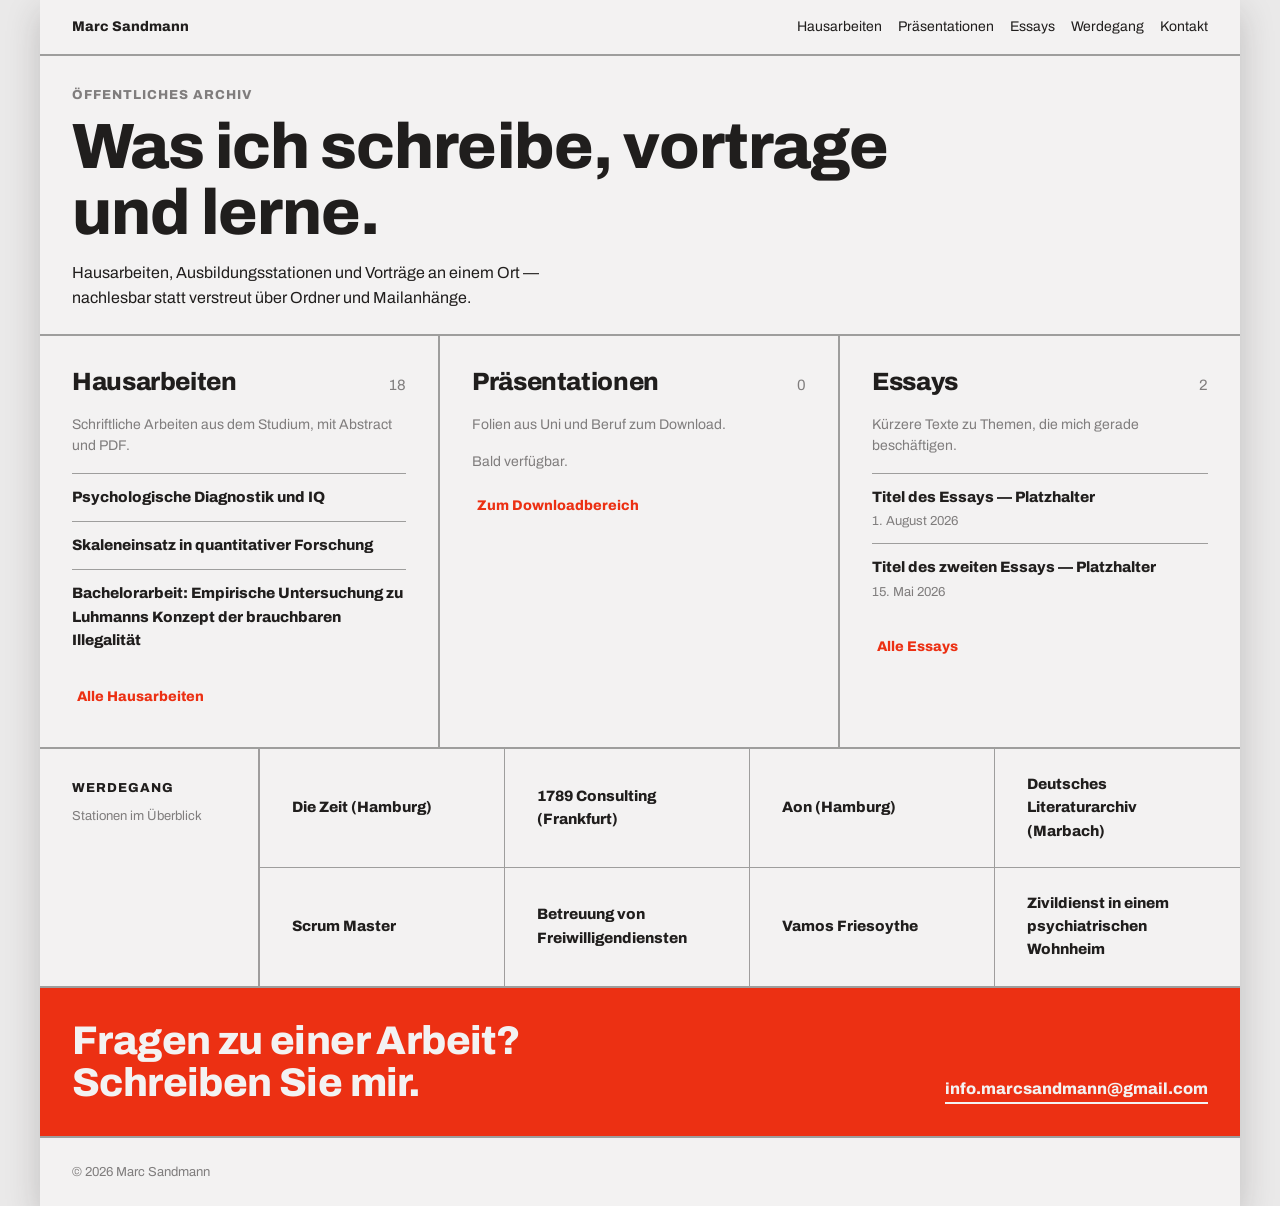
==== index.html @ b4d4c127 "Initial version of the personal portfolio website Static site with Hausarbeiten register, Präsentati" ====
<!DOCTYPE html>
<html lang="de">
<head>
<meta charset="utf-8">
<meta name="viewport" content="width=device-width, initial-scale=1">
<title>Marc Sandmann — Arbeiten, Vorträge, Essays</title>
<meta name="description" content="Öffentliches Archiv: Hausarbeiten, Präsentationen und Essays.">
<link rel="stylesheet" href="styles.css">
<link rel="stylesheet" href="site.css">
</head>
<body>
<div class="page-shell">

  <nav class="nav">
    <a class="nav-brand" href="index.html" style="text-decoration:none">Marc Sandmann</a>
    <a href="hausarbeiten.html">Hausarbeiten</a>
    <a href="praesentationen.html">Präsentationen</a>
    <a href="essays.html">Essays</a>
    <a href="#werdegang">Werdegang</a>
    <a href="kontakt.html">Kontakt</a>
  </nav>

  <header class="hero">
    <h6 class="text-muted hero-eyebrow">Öffentliches Archiv</h6>
    <h1>Was ich schreibe, vortrage und lerne.</h1>
    <p>Hausarbeiten, Ausbildungsstationen und Vorträge an einem Ort — nachlesbar statt verstreut über Ordner und Mailanhänge.</p>
  </header>

  <section class="distributor">
    <div class="distributor-col">
      <div class="distributor-col-head">
        <h3>Hausarbeiten</h3>
        <span class="text-muted" data-count="hausarbeiten"></span>
      </div>
      <p class="text-muted" style="margin:0;font-size:14px">Schriftliche Arbeiten aus dem Studium, mit Abstract und PDF.</p>
      <div class="entry-list" data-home-list="hausarbeiten"></div>
      <a class="btn btn-ghost" href="hausarbeiten.html" style="align-self:flex-start">Alle Hausarbeiten</a>
    </div>

    <div class="distributor-col">
      <div class="distributor-col-head">
        <h3>Präsentationen</h3>
        <span class="text-muted" data-count="praesentationen"></span>
      </div>
      <p class="text-muted" style="margin:0;font-size:14px">Folien aus Uni und Beruf zum Download.</p>
      <div class="entry-list" data-home-presentations></div>
      <a class="btn btn-ghost" href="praesentationen.html" style="align-self:flex-start">Zum Downloadbereich</a>
    </div>

    <div class="distributor-col">
      <div class="distributor-col-head">
        <h3>Essays</h3>
        <span class="text-muted"><!-- ESSAYS_COUNT_START -->2<!-- ESSAYS_COUNT_END --></span>
      </div>
      <p class="text-muted" style="margin:0;font-size:14px">Kürzere Texte zu Themen, die mich gerade beschäftigen.</p>
      <div class="entry-list">
        <!-- ESSAYS_LIST_START -->
        <a class="entry" href="essays/platzhalter-eins.html">Titel des Essays — Platzhalter<span class="entry-meta text-muted">1. August 2026</span></a>
        <a class="entry" href="essays/platzhalter-zwei.html">Titel des zweiten Essays — Platzhalter<span class="entry-meta text-muted">15. Mai 2026</span></a>
        <!-- ESSAYS_LIST_END -->
      </div>
      <a class="btn btn-ghost" href="essays.html" style="align-self:flex-start">Alle Essays</a>
    </div>
  </section>

  <section class="werdegang" id="werdegang">
    <div class="werdegang-label">
      <h6>Werdegang</h6>
      <span class="text-muted" style="font-size:13px">Stationen im Überblick</span>
    </div>
    <div class="stations">
      <div class="station">Die Zeit (Hamburg)</div>
      <div class="station">1789 Consulting (Frankfurt)</div>
      <div class="station">Aon (Hamburg)</div>
      <div class="station">Deutsches Literaturarchiv (Marbach)</div>
      <div class="station">Scrum Master</div>
      <div class="station">Betreuung von Freiwilligendiensten</div>
      <div class="station">Vamos Friesoythe</div>
      <div class="station">Zivildienst in einem psychiatrischen Wohnheim</div>
    </div>
  </section>

  <section class="contact-banner">
    <h2>Fragen zu einer Arbeit? Schreiben Sie mir.</h2>
    <a href="mailto:info.marcsandmann@gmail.com">info.marcsandmann@gmail.com</a>
  </section>

  <footer class="site-footer text-muted">
    © 2026 Marc Sandmann
  </footer>

</div>
<script src="hausarbeiten-data.js"></script>
<script src="presentations-data.js"></script>
<script src="main.js"></script>
</body>
</html>
---- styles.css ----
/* Modernist — design-system tokens and component classes. This file is the source of truth for the system's look; retune it here and see readme.md. */
@import url('https://fonts.googleapis.com/css2?family=Archivo:wght@400;600;800&display=swap');

:root {
  --color-bg: #f3f2f2;
  --color-surface: #eae9e9;
  --color-text: #201e1d;
  --color-accent: #ec3013;
  --color-accent-2: #e15b47;
  --color-divider: color-mix(in srgb, #201e1d 40%, transparent);

  /* Tonal ramps — generated in OKLCH on one shared lightness scale, so the
     same step of any role matches the others in visual value. */
  --color-neutral-100: #f8f4f4;
  --color-neutral-200: #eae7e7;
  --color-neutral-300: #d7d3d3;
  --color-neutral-400: #bab6b6;
  --color-neutral-500: #9b9797;
  --color-neutral-600: #7d7979;
  --color-neutral-700: #605d5d;
  --color-neutral-800: #444141;
  --color-neutral-900: #2d2b2b;

  --color-accent-100: #fff2ef;
  --color-accent-200: #ffe0d9;
  --color-accent-300: #ffc4b8;
  --color-accent-400: #ff9783;
  --color-accent-500: #ff563c;
  --color-accent-600: #dd2b0f;
  --color-accent-700: #ae1800;
  --color-accent-800: #7c1405;
  --color-accent-900: #4d170e;

  --color-accent-2-100: #fff2ef;
  --color-accent-2-200: #ffe0da;
  --color-accent-2-300: #ffc4b9;
  --color-accent-2-400: #ff9784;
  --color-accent-2-500: #ef6853;
  --color-accent-2-600: #c94b39;
  --color-accent-2-700: #9e3526;
  --color-accent-2-800: #71261b;
  --color-accent-2-900: #471d16;

  --font-heading: "Archivo", system-ui, sans-serif;
  --font-heading-weight: 800;
  --font-body: "Archivo", system-ui, sans-serif;

  --space-1: 4.0px;
  --space-2: 8.0px;
  --space-3: 12.0px;
  --space-4: 16.0px;
  --space-6: 24.0px;
  --space-8: 32.0px;

  --radius-sm: 0px;
  --radius-md: 0px;
  --radius-lg: 0px;

  /* Elevation — derived from the ground: soft ink-tinted shadows on a
     light theme, a hairline edge + ambient darkness on a dark one. */
  --shadow-sm: 0 1px 2px color-mix(in srgb, #2d2b2b 14%, transparent);
  --shadow-md: 0 3px 10px color-mix(in srgb, #2d2b2b 16%, transparent);
  --shadow-lg: 0 12px 32px color-mix(in srgb, #2d2b2b 22%, transparent);
}

body {
  background: var(--color-bg);
  color: var(--color-text);
  font-family: var(--font-body);
}
h1, h2, h3, h4 { font-family: var(--font-heading); font-weight: var(--font-heading-weight); }

.grayscale{filter:grayscale(1) contrast(1.08)}

/* ══════════════════════════════════════════════════════════════════════════
   Components — built with the tokens above. Plain CSS
   on plain HTML: no JavaScript, no build step. Each class is documented in
   readme.md and demonstrated in foundations/ and components/.
   ══════════════════════════════════════════════════════════════════════ */

*, *::before, *::after { box-sizing: border-box; }
body { margin: 0; font-size: 15px; line-height: 1.55; font-weight: 400; }
h1, h2, h3, h4, h5, h6 {
  font-family: var(--font-heading); font-weight: var(--font-heading-weight);
  line-height: 1.12; letter-spacing: -0.015em; margin: 0 0 var(--space-2);
}
h1 { font-size: 42px; }
h2 { font-size: 32px; }
h3 { font-size: 25px; }
h4 { font-size: 20px; }
h5 { font-size: 16px; }
h6 { font-size: 13px; }
h6 { letter-spacing: 0.08em; text-transform: uppercase; }
p { margin: 0 0 var(--space-3); }
a { color: var(--color-accent); text-underline-offset: 3px; }
img { display: block; max-width: 100%; }
figure { margin: 0; }
figcaption {
  font-size: 11px; margin-top: var(--space-1);
  color: color-mix(in srgb, var(--color-text) 55%, transparent);
}
.text-muted { color: color-mix(in srgb, var(--color-text) 55%, transparent); }
:focus { outline: none; }
:focus-visible { outline: 2px solid var(--color-accent); outline-offset: 2px; }
::selection { background: color-mix(in srgb, var(--color-accent) 30%, transparent); }

/* — rules — */
.hr {
  height: 2px; border: 0; margin: var(--space-4) 0;
  background: var(--color-divider);
}

/* — buttons — */
.btn {
  display: inline-flex; align-items: center; justify-content: center; gap: 6px;
  cursor: pointer; text-decoration: none;
  font-family: var(--font-heading); font-weight: var(--font-heading-weight);
  font-size: 14px; line-height: 1.2; color: var(--color-text);
  background: transparent; border: 1px solid transparent;
  padding: var(--space-2) calc(var(--space-3) * 1.2);
  border-radius: var(--radius-md);
}
.btn svg { display: block; }
.btn:disabled { opacity: 0.45; cursor: not-allowed; }
.btn-primary { background: var(--color-accent); color: var(--color-bg); }
.btn-primary:hover { background: var(--color-accent-600); }
.btn-primary:active { background: var(--color-accent-700); }
.btn-secondary { border-color: var(--color-divider); }
.btn-secondary:hover { background: color-mix(in srgb, var(--color-text) 7%, transparent); }
.btn-secondary:active { background: color-mix(in srgb, var(--color-text) 14%, transparent); }
.btn-ghost { color: var(--color-accent); padding-inline: var(--space-1); }
.btn-ghost:hover { background: color-mix(in srgb, var(--color-accent) 10%, transparent); }
.btn-ghost:active { background: color-mix(in srgb, var(--color-accent) 18%, transparent); }
.btn-icon { width: 36px; height: 36px; padding: 0; }
.btn-block { width: 100%; margin-top: var(--space-2); justify-content: flex-start; text-align: left; }

/* — forms — */
.field > label {
  display: block; font-size: 12px; margin-bottom: 5px;
  color: color-mix(in srgb, var(--color-text) 70%, transparent);
}
.input {
  width: 100%; min-height: 36px; padding: 6px 10px; font: inherit;
  font-size: 14px; color: var(--color-text); caret-color: var(--color-accent);
  background: var(--color-surface);
  border: 1px solid var(--color-divider); border-radius: var(--radius-md);
}
.input:hover { border-color: color-mix(in srgb, var(--color-text) 45%, transparent); }
.input:focus-visible { border-color: var(--color-accent); outline-offset: 0; }
textarea.input { min-height: 90px; resize: vertical; }
.radio { display: inline-flex; align-items: center; gap: 8px; cursor: pointer; font-size: 14px; }
.radio input, .seg-opt input {
  position: absolute; opacity: 0; width: 0; height: 0; pointer-events: none;
}
.radio .dot {
  width: 16px; height: 16px; flex: none; border-radius: 50%;
  border: 1.5px solid var(--color-divider);
}
.radio:hover .dot { border-color: var(--color-accent); }
.radio input:checked + .dot {
  border-color: var(--color-accent); background: var(--color-accent);
  box-shadow: inset 0 0 0 4px var(--color-bg);
}
.radio input:focus-visible + .dot { outline: 2px solid var(--color-accent); outline-offset: 2px; }
.seg {
  display: inline-flex; overflow: hidden;
  border: 1px solid var(--color-divider); border-radius: var(--radius-md);
}
.seg-opt {
  display: inline-flex; align-items: center; gap: 6px;
  padding: 7px 12px; font-size: 13px; cursor: pointer;
}
.seg-opt + .seg-opt { border-left: 1px solid var(--color-divider); }
.seg-opt:has(input:checked) { background: var(--color-accent); color: var(--color-bg); }
.seg-opt:not(:has(input:checked)):hover { background: color-mix(in srgb, var(--color-text) 7%, transparent); }
.seg-opt:has(input:focus-visible) { outline: 2px solid var(--color-accent); outline-offset: -2px; }

/* — cards — */
.card {
  display: flex; flex-direction: column; gap: var(--space-2);
  padding: var(--space-3); border-radius: var(--radius-md); background: var(--color-surface);
}
.card-kicker { font-size: 10px; letter-spacing: 0.1em; text-transform: uppercase; color: var(--color-accent); }
.card-title {
  font-family: var(--font-heading); font-weight: var(--font-heading-weight);
  font-size: 17px; line-height: 1.2;
}
.card-body { margin: 0; font-size: 13px; opacity: 0.8; flex: 1; }
.card-meta {
  display: flex; align-items: center; gap: 6px; font-size: 11px;
  color: color-mix(in srgb, var(--color-text) 50%, transparent);
}
.elev-sm { box-shadow: var(--shadow-sm); }
.elev-md { box-shadow: var(--shadow-md); }
.elev-lg { box-shadow: var(--shadow-lg); }

/* — tags — */
.tag {
  display: inline-flex; align-items: center; font-size: 11px;
  letter-spacing: 0.02em; padding: 3px 10px;
  border-radius: calc(var(--radius-md) * 0.75);
}
.tag-accent { background: var(--color-accent-100); color: var(--color-accent-800); }
.tag-accent-2 { background: var(--color-accent-2-100); color: var(--color-accent-2-800); }
.tag-neutral { background: var(--color-neutral-100); color: var(--color-neutral-800); }
.tag-outline { border: 1px solid var(--color-accent); color: var(--color-accent); }

/* — navigation — */
.nav {
  display: flex; align-items: center; gap: var(--space-4);
  padding: var(--space-3) var(--space-4);
  border-bottom: 2px solid var(--color-divider);
}
.nav-brand {
  font-family: var(--font-heading); font-weight: var(--font-heading-weight);
  font-size: 18px; margin-right: auto;
}
.nav a { color: inherit; text-decoration: none; font-size: 14px; }
.nav a:hover, .nav a[aria-current='page'] { color: var(--color-accent); }

/* — tables — */
.table { width: 100%; border-collapse: collapse; font-size: 14px; }
.table th {
  text-align: left; font-size: 11px; letter-spacing: 0.08em; text-transform: uppercase;
  color: color-mix(in srgb, var(--color-text) 60%, transparent);
  padding: var(--space-2); border-bottom: 2px solid var(--color-divider);
}
.table td {
  padding: var(--space-2);
  border-bottom: 1px solid var(--color-divider);
}
.table tbody tr:hover { background: color-mix(in srgb, var(--color-text) 4%, transparent); }

/* — dialog — */
.dialog-backdrop {
  position: fixed; inset: 0; display: grid; place-items: center;
  padding: var(--space-4);
  background: color-mix(in srgb, var(--color-neutral-900) 50%, transparent);
}
.dialog {
  width: min(440px, 100%); display: flex; flex-direction: column; gap: var(--space-3);
  padding: var(--space-4); border-radius: var(--radius-lg);
  background: var(--color-surface); box-shadow: var(--shadow-lg);
}
.dialog-title {
  font-family: var(--font-heading); font-weight: var(--font-heading-weight);
  font-size: 20px;
}
.dialog-body { font-size: 14px; opacity: 0.85; }
.dialog-actions { display: flex; justify-content: flex-end; gap: var(--space-2); margin-top: var(--space-2); }
---- site.css ----
/* Site-Layout — baut auf styles.css (Designsystem) auf. Enthält nur
   Seitenstruktur, die kein Teil des Komponentensystems ist. */

body {
  background: var(--color-surface);
}

.page-shell {
  max-width: 1200px;
  margin: 0 auto;
  background: var(--color-bg);
  box-shadow: var(--shadow-lg);
  min-height: 100vh;
}

.page-shell .nav {
  padding: var(--space-4) var(--space-8);
}

/* — Hero — */
.hero {
  padding: var(--space-8) var(--space-8) var(--space-6);
  border-bottom: 2px solid var(--color-divider);
}
.hero-eyebrow { margin: 0 0 var(--space-3); }
.hero h1 {
  font-size: clamp(32px, 5vw, 64px);
  line-height: 1.02;
  max-width: 22ch;
  margin: 0 0 var(--space-4);
}
.hero p {
  max-width: 60ch;
  font-size: 16px;
  margin: 0;
}

/* — Verteiler (drei Spalten) — */
.distributor {
  display: grid;
  grid-template-columns: repeat(3, 1fr);
  border-bottom: 2px solid var(--color-divider);
}
.distributor-col {
  padding: var(--space-8);
  border-right: 2px solid var(--color-divider);
  display: flex;
  flex-direction: column;
  gap: var(--space-4);
}
.distributor-col:last-child { border-right: none; }
.distributor-col-head {
  display: flex;
  align-items: baseline;
  justify-content: space-between;
}
.distributor-col-head h3 { margin: 0; }

/* — Eintragsliste (geteilt von Startseite & Registerseiten) — */
.entry-list { display: flex; flex-direction: column; }
.entry {
  display: block;
  padding: var(--space-3) 0;
  border-top: 1px solid var(--color-divider);
  text-decoration: none;
  color: var(--color-text);
  font-family: var(--font-heading);
  font-weight: 800;
  font-size: 15px;
}
.entry-meta {
  display: block;
  font-family: var(--font-body);
  font-weight: 400;
  font-size: 13px;
  margin-top: 2px;
}

/* — Werdegang / Stationen (reine Namensliste, ohne Datum/Rolle) — */
.werdegang {
  display: grid;
  grid-template-columns: 220px 1fr;
  border-bottom: 2px solid var(--color-divider);
}
.werdegang-label { padding: var(--space-8); border-right: 2px solid var(--color-divider); }
.werdegang-label h6 { margin: 0 0 var(--space-2); }
.stations {
  display: grid;
  grid-template-columns: repeat(4, 1fr);
}
.station {
  padding: var(--space-6) var(--space-8);
  border-right: 1px solid var(--color-divider);
  border-bottom: 1px solid var(--color-divider);
  font-family: var(--font-heading);
  font-weight: 800;
  font-size: 15px;
  display: flex;
  align-items: center;
}
.stations .station:nth-child(4n) { border-right: none; }
.stations .station:nth-child(n+5) { border-bottom: none; }

/* — Kontakt-Banner — */
.contact-banner {
  background: var(--color-accent);
  color: var(--color-bg);
  padding: var(--space-8);
  display: flex;
  align-items: flex-end;
  justify-content: space-between;
  gap: var(--space-8);
  flex-wrap: wrap;
}
.contact-banner h2 {
  margin: 0;
  font-size: clamp(24px, 4vw, 40px);
  max-width: 24ch;
  line-height: 1.05;
  color: inherit;
}
.contact-banner a {
  font-family: var(--font-heading);
  font-weight: 800;
  font-size: 16px;
  color: var(--color-bg);
  text-decoration: none;
  border-bottom: 2px solid var(--color-bg);
  white-space: nowrap;
}

/* — Registerkopf (Titel + Kennzahlen) — */
.register-header {
  display: grid;
  grid-template-columns: 2fr 1fr;
  border-bottom: 2px solid var(--color-divider);
}
.register-intro { padding: var(--space-8); border-right: 2px solid var(--color-divider); }
.register-intro h1 { font-size: clamp(28px, 4vw, 52px); max-width: 20ch; margin: 0 0 var(--space-4); }
.register-intro p { max-width: 52ch; margin: 0; font-size: 16px; }
.register-stats { padding: var(--space-8); display: flex; flex-direction: column; justify-content: flex-end; gap: var(--space-2); }
.register-stat {
  display: flex; justify-content: space-between;
  border-bottom: 1px solid var(--color-divider);
  padding-bottom: 6px; font-size: 14px;
}
.register-stat:last-child { border-bottom: none; padding-bottom: 0; }

.register-footer {
  padding: var(--space-6) var(--space-8);
  border-top: 2px solid var(--color-divider);
  display: flex; justify-content: space-between; align-items: center;
  flex-wrap: wrap; gap: var(--space-3);
}

/* — Downloadbereich (Präsentationen) — */
.download-grid {
  display: grid;
  grid-template-columns: repeat(2, 1fr);
  border-bottom: 2px solid var(--color-divider);
}
.download-card {
  padding: var(--space-8);
  border-right: 1px solid var(--color-divider);
  border-bottom: 1px solid var(--color-divider);
  display: flex;
  align-items: center;
  justify-content: space-between;
  gap: var(--space-4);
}
.download-card:nth-child(2n) { border-right: none; }
.download-card-title {
  font-family: var(--font-heading);
  font-weight: 800;
  font-size: 16px;
}
.download-empty {
  padding: var(--space-8);
  font-size: 14px;
  color: color-mix(in srgb, var(--color-text) 55%, transparent);
}
.download-empty code {
  background: var(--color-surface);
  padding: 2px 6px;
  font-size: 13px;
}

/* — Kontaktseite — */
.contact-page { padding: var(--space-8); display: flex; flex-direction: column; gap: var(--space-6); max-width: 60ch; }
.contact-fields { display: grid; grid-template-columns: repeat(2, 1fr); gap: var(--space-6); }
.contact-field h6 { margin: 0 0 var(--space-1); }

footer.site-footer {
  padding: var(--space-6) var(--space-8);
  border-top: 2px solid var(--color-divider);
  font-size: 13px;
}

/* — Responsive — */
@media (max-width: 900px) {
  .distributor { grid-template-columns: 1fr; }
  .distributor-col { border-right: none; border-bottom: 2px solid var(--color-divider); }
  .distributor-col:last-child { border-bottom: none; }
  .werdegang { grid-template-columns: 1fr; }
  .werdegang-label { border-right: none; border-bottom: 2px solid var(--color-divider); }
  .stations { grid-template-columns: repeat(2, 1fr); }
  .stations .station { border-right: 1px solid var(--color-divider); }
  .stations .station:nth-child(2n) { border-right: none; }
  .stations .station:nth-child(n+7) { border-bottom: none; }
  .register-header { grid-template-columns: 1fr; }
  .register-intro { border-right: none; border-bottom: 2px solid var(--color-divider); }
  .download-grid { grid-template-columns: 1fr; }
  .download-card { border-right: none; }
  .contact-fields { grid-template-columns: 1fr; }
}

@media (max-width: 640px) {
  .page-shell .nav { flex-wrap: wrap; row-gap: var(--space-2); }
  .hero, .register-intro, .register-stats, .distributor-col, .werdegang-label, .station, .contact-banner, .contact-page, .download-card, .download-empty {
    padding: var(--space-6) var(--space-4);
  }
  .stations { grid-template-columns: 1fr; }
  .stations .station { border-right: none; }
  .register-footer { padding: var(--space-4); }
  .contact-banner { flex-direction: column; align-items: flex-start; }
}
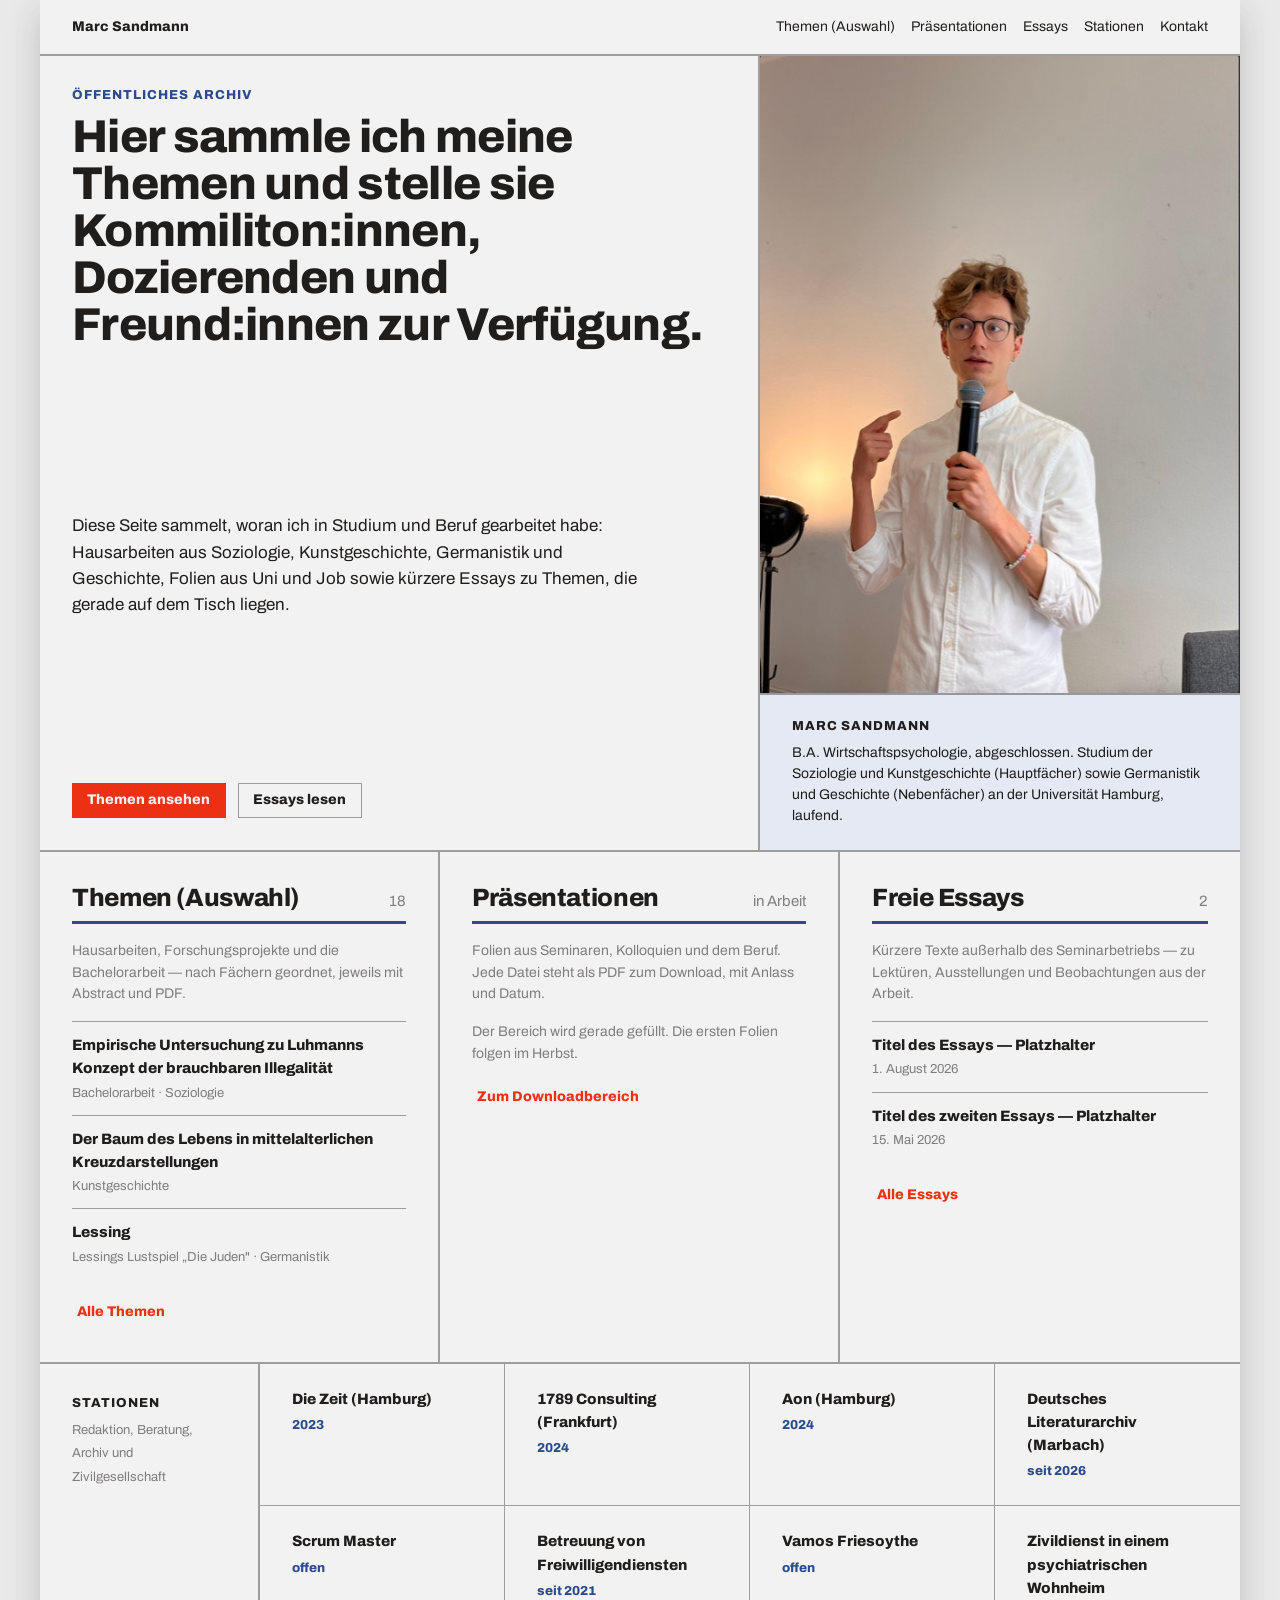
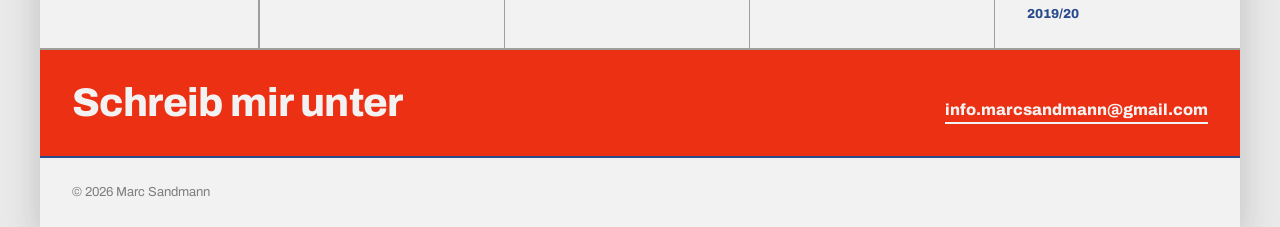
==== commit 5b764672: "Website v2: Zweitfarbe, Porträtfoto, Fachgruppen, neue Stationen-Seite Umsetzung des Claude-Design-H" ====
--- a/index.html
+++ b/index.html
@@ -4,7 +4,7 @@
 <meta charset="utf-8">
 <meta name="viewport" content="width=device-width, initial-scale=1">
 <title>Marc Sandmann — Arbeiten, Vorträge, Essays</title>
-<meta name="description" content="Öffentliches Archiv: Hausarbeiten, Präsentationen und Essays.">
+<meta name="description" content="Öffentliches Archiv: Themen, Präsentationen und Essays.">
 <link rel="stylesheet" href="styles.css">
 <link rel="stylesheet" href="site.css">
 </head>
@@ -13,28 +13,49 @@
 
   <nav class="nav">
     <a class="nav-brand" href="index.html" style="text-decoration:none">Marc Sandmann</a>
-    <a href="hausarbeiten.html">Hausarbeiten</a>
+    <a href="themen.html">Themen (Auswahl)</a>
     <a href="praesentationen.html">Präsentationen</a>
     <a href="essays.html">Essays</a>
-    <a href="#werdegang">Werdegang</a>
+    <a href="stationen.html">Stationen</a>
     <a href="kontakt.html">Kontakt</a>
   </nav>
 
-  <header class="hero">
-    <h6 class="text-muted hero-eyebrow">Öffentliches Archiv</h6>
-    <h1>Was ich schreibe, vortrage und lerne.</h1>
-    <p>Hausarbeiten, Ausbildungsstationen und Vorträge an einem Ort — nachlesbar statt verstreut über Ordner und Mailanhänge.</p>
+  <header class="hero-split">
+    <div class="hero-split-text">
+      <div>
+        <h6 class="hero-eyebrow">Öffentliches Archiv</h6>
+        <h1>Hier sammle ich meine Themen und stelle sie Kommiliton:innen, Dozierenden und Freund:innen zur Verfügung.</h1>
+      </div>
+      <p>Diese Seite sammelt, woran ich in Studium und Beruf gearbeitet habe: Hausarbeiten aus Soziologie, Kunstgeschichte, Germanistik und Geschichte, Folien aus Uni und Job sowie kürzere Essays zu Themen, die gerade auf dem Tisch liegen.</p>
+      <div class="hero-split-actions">
+        <a class="btn btn-primary" href="themen.html">Themen ansehen</a>
+        <a class="btn btn-secondary" href="essays.html">Essays lesen</a>
+      </div>
+    </div>
+    <div class="hero-split-media">
+      <div class="hero-split-photo">
+        <img src="assets/portrait-1286.jpg" srcset="assets/portrait-700.jpg 700w, assets/portrait-1286.jpg 1286w" sizes="(max-width: 900px) 100vw, 432px" alt="Marc Sandmann bei einem Vortrag">
+      </div>
+      <div class="hero-split-bio">
+        <h6>Marc Sandmann</h6>
+        <p>B.A. Wirtschaftspsychologie, abgeschlossen. Studium der Soziologie und Kunstgeschichte (Hauptfächer) sowie Germanistik und Geschichte (Nebenfächer) an der Universität Hamburg, laufend.</p>
+      </div>
+    </div>
   </header>
 
   <section class="distributor">
     <div class="distributor-col">
       <div class="distributor-col-head">
-        <h3>Hausarbeiten</h3>
-        <span class="text-muted" data-count="hausarbeiten"></span>
+        <h3>Themen (Auswahl)</h3>
+        <span class="text-muted">18</span>
       </div>
-      <p class="text-muted" style="margin:0;font-size:14px">Schriftliche Arbeiten aus dem Studium, mit Abstract und PDF.</p>
-      <div class="entry-list" data-home-list="hausarbeiten"></div>
-      <a class="btn btn-ghost" href="hausarbeiten.html" style="align-self:flex-start">Alle Hausarbeiten</a>
+      <p class="text-muted" style="margin:0;font-size:14px">Hausarbeiten, Forschungsprojekte und die Bachelorarbeit — nach Fächern geordnet, jeweils mit Abstract und PDF.</p>
+      <div class="entry-list">
+        <a class="entry" href="themen.html">Empirische Untersuchung zu Luhmanns Konzept der brauchbaren Illegalität<span class="entry-meta text-muted">Bachelorarbeit · Soziologie</span></a>
+        <a class="entry" href="themen.html">Der Baum des Lebens in mittelalterlichen Kreuzdarstellungen<span class="entry-meta text-muted">Kunstgeschichte</span></a>
+        <a class="entry" href="themen.html">Lessing<span class="entry-meta text-muted">Lessings Lustspiel „Die Juden" · Germanistik</span></a>
+      </div>
+      <a class="btn btn-ghost" href="themen.html" style="align-self:flex-start">Alle Themen</a>
     </div>
 
     <div class="distributor-col">
@@ -42,17 +63,17 @@
         <h3>Präsentationen</h3>
         <span class="text-muted" data-count="praesentationen"></span>
       </div>
-      <p class="text-muted" style="margin:0;font-size:14px">Folien aus Uni und Beruf zum Download.</p>
+      <p class="text-muted" style="margin:0;font-size:14px">Folien aus Seminaren, Kolloquien und dem Beruf. Jede Datei steht als PDF zum Download, mit Anlass und Datum.</p>
       <div class="entry-list" data-home-presentations></div>
       <a class="btn btn-ghost" href="praesentationen.html" style="align-self:flex-start">Zum Downloadbereich</a>
     </div>
 
     <div class="distributor-col">
       <div class="distributor-col-head">
-        <h3>Essays</h3>
+        <h3>Freie Essays</h3>
         <span class="text-muted"><!-- ESSAYS_COUNT_START -->2<!-- ESSAYS_COUNT_END --></span>
       </div>
-      <p class="text-muted" style="margin:0;font-size:14px">Kürzere Texte zu Themen, die mich gerade beschäftigen.</p>
+      <p class="text-muted" style="margin:0;font-size:14px">Kürzere Texte außerhalb des Seminarbetriebs — zu Lektüren, Ausstellungen und Beobachtungen aus der Arbeit.</p>
       <div class="entry-list">
         <!-- ESSAYS_LIST_START -->
         <a class="entry" href="essays/platzhalter-eins.html">Titel des Essays — Platzhalter<span class="entry-meta text-muted">1. August 2026</span></a>
@@ -63,25 +84,25 @@
     </div>
   </section>
 
-  <section class="werdegang" id="werdegang">
+  <section class="werdegang">
     <div class="werdegang-label">
-      <h6>Werdegang</h6>
-      <span class="text-muted" style="font-size:13px">Stationen im Überblick</span>
+      <h6>Stationen</h6>
+      <span class="text-muted" style="font-size:13px">Redaktion, Beratung, Archiv und Zivilgesellschaft</span>
     </div>
     <div class="stations">
-      <div class="station">Die Zeit (Hamburg)</div>
-      <div class="station">1789 Consulting (Frankfurt)</div>
-      <div class="station">Aon (Hamburg)</div>
-      <div class="station">Deutsches Literaturarchiv (Marbach)</div>
-      <div class="station">Scrum Master</div>
-      <div class="station">Betreuung von Freiwilligendiensten</div>
-      <div class="station">Vamos Friesoythe</div>
-      <div class="station">Zivildienst in einem psychiatrischen Wohnheim</div>
+      <div class="station"><span class="station-name">Die Zeit (Hamburg)</span><span class="station-year">2023</span></div>
+      <div class="station"><span class="station-name">1789 Consulting (Frankfurt)</span><span class="station-year">2024</span></div>
+      <div class="station"><span class="station-name">Aon (Hamburg)</span><span class="station-year">2024</span></div>
+      <div class="station"><span class="station-name">Deutsches Literaturarchiv (Marbach)</span><span class="station-year">seit 2026</span></div>
+      <div class="station"><span class="station-name">Scrum Master</span><span class="station-year">offen</span></div>
+      <div class="station"><span class="station-name">Betreuung von Freiwilligendiensten</span><span class="station-year">seit 2021</span></div>
+      <div class="station"><span class="station-name">Vamos Friesoythe</span><span class="station-year">offen</span></div>
+      <div class="station"><span class="station-name">Zivildienst in einem psychiatrischen Wohnheim</span><span class="station-year">2019/20</span></div>
     </div>
   </section>
 
   <section class="contact-banner">
-    <h2>Fragen zu einer Arbeit? Schreiben Sie mir.</h2>
+    <h2>Schreib mir unter</h2>
     <a href="mailto:info.marcsandmann@gmail.com">info.marcsandmann@gmail.com</a>
   </section>
 
@@ -90,7 +111,6 @@
   </footer>
 
 </div>
-<script src="hausarbeiten-data.js"></script>
 <script src="presentations-data.js"></script>
 <script src="main.js"></script>
 </body>
--- a/site.css
+++ b/site.css
@@ -1,5 +1,13 @@
 /* Site-Layout — baut auf styles.css (Designsystem) auf. Enthält nur
    Seitenstruktur, die kein Teil des Komponentensystems ist. */
+
+:root {
+  /* Bewusste Erweiterung des (eigentlich einfarbig roten) Designsystems:
+     Rot bleibt Aktionen vorbehalten (Buttons, Kontaktbanner), Blau ordnet
+     und gliedert (Rubriken, Tags, Jahreszahlen, Trennlinien). */
+  --color-secondary: #2a4b8d;
+  --color-secondary-tint: #e4e9f4;
+}
 
 body {
   background: var(--color-surface);
@@ -17,7 +25,7 @@
   padding: var(--space-4) var(--space-8);
 }
 
-/* — Hero — */
+/* — Hero (einfach, z.B. Essays-Titelseite) — */
 .hero {
   padding: var(--space-8) var(--space-8) var(--space-6);
   border-bottom: 2px solid var(--color-divider);
@@ -35,6 +43,35 @@
   margin: 0;
 }
 
+/* — Hero, geteilt (Startseite: Text + Porträt) — */
+.hero-split {
+  display: grid;
+  grid-template-columns: 1.5fr 1fr;
+  border-bottom: 2px solid var(--color-divider);
+}
+.hero-split-text {
+  padding: var(--space-8);
+  border-right: 2px solid var(--color-divider);
+  display: flex;
+  flex-direction: column;
+  justify-content: space-between;
+  gap: var(--space-6);
+}
+.hero-split-text h6 { color: var(--color-secondary); margin: 0 0 var(--space-3); }
+.hero-split-text h1 { font-size: clamp(28px, 3.6vw, 46px); line-height: 1.02; max-width: 26ch; margin: 0; }
+.hero-split-text p { font-size: 17px; max-width: 58ch; margin: 0; }
+.hero-split-actions { display: flex; gap: var(--space-3); }
+.hero-split-media { display: flex; flex-direction: column; }
+.hero-split-photo { flex: 1; min-height: 380px; overflow: hidden; }
+.hero-split-photo img { width: 100%; height: 100%; object-fit: cover; object-position: 50% 22%; display: block; }
+.hero-split-bio {
+  padding: var(--space-6) var(--space-8);
+  border-top: 2px solid var(--color-divider);
+  background: var(--color-secondary-tint);
+}
+.hero-split-bio h6 { margin: 0 0 var(--space-2); }
+.hero-split-bio p { font-size: 14px; line-height: 1.5; margin: 0; }
+
 /* — Verteiler (drei Spalten) — */
 .distributor {
   display: grid;
@@ -53,6 +90,8 @@
   display: flex;
   align-items: baseline;
   justify-content: space-between;
+  border-bottom: 3px solid var(--color-secondary);
+  padding-bottom: var(--space-2);
 }
 .distributor-col-head h3 { margin: 0; }
 
@@ -76,7 +115,7 @@
   margin-top: 2px;
 }
 
-/* — Werdegang / Stationen (reine Namensliste, ohne Datum/Rolle) — */
+/* — Stationen-Kurzraster (Startseite) — */
 .werdegang {
   display: grid;
   grid-template-columns: 220px 1fr;
@@ -92,12 +131,12 @@
   padding: var(--space-6) var(--space-8);
   border-right: 1px solid var(--color-divider);
   border-bottom: 1px solid var(--color-divider);
-  font-family: var(--font-heading);
-  font-weight: 800;
-  font-size: 15px;
-  display: flex;
-  align-items: center;
-}
+  display: flex;
+  flex-direction: column;
+  gap: 4px;
+}
+.station-name { font-family: var(--font-heading); font-weight: 800; font-size: 15px; }
+.station-year { font-family: var(--font-heading); font-weight: 800; font-size: 13px; color: var(--color-secondary); }
 .stations .station:nth-child(4n) { border-right: none; }
 .stations .station:nth-child(n+5) { border-bottom: none; }
 
@@ -138,7 +177,11 @@
 .register-intro { padding: var(--space-8); border-right: 2px solid var(--color-divider); }
 .register-intro h1 { font-size: clamp(28px, 4vw, 52px); max-width: 20ch; margin: 0 0 var(--space-4); }
 .register-intro p { max-width: 52ch; margin: 0; font-size: 16px; }
-.register-stats { padding: var(--space-8); display: flex; flex-direction: column; justify-content: flex-end; gap: var(--space-2); }
+.register-stats {
+  padding: var(--space-8);
+  background: var(--color-secondary-tint);
+  display: flex; flex-direction: column; justify-content: flex-end; gap: var(--space-2);
+}
 .register-stat {
   display: flex; justify-content: space-between;
   border-bottom: 1px solid var(--color-divider);
@@ -153,6 +196,52 @@
   flex-wrap: wrap; gap: var(--space-3);
 }
 
+/* — Themen: Fachgruppen — */
+.theme-group { border-bottom: 2px solid var(--color-divider); }
+.theme-group-head {
+  padding: var(--space-4) var(--space-8);
+  background: var(--color-secondary-tint);
+  border-bottom: 1px solid var(--color-divider);
+  display: flex;
+  align-items: baseline;
+  gap: var(--space-3);
+}
+.theme-group-head h3 { margin: 0; color: var(--color-secondary); font-size: 20px; }
+.theme-entries { padding: 0 var(--space-8) var(--space-4); display: flex; flex-direction: column; }
+.theme-entry {
+  display: flex;
+  justify-content: space-between;
+  align-items: baseline;
+  gap: var(--space-6);
+  padding: var(--space-3) 0;
+  border-top: 1px solid var(--color-divider);
+}
+.theme-entries .theme-entry:first-child { border-top: none; }
+.theme-entry-title { font-family: var(--font-heading); font-weight: 800; font-size: 15px; }
+.theme-entry-meta { display: block; font-size: 13px; margin-top: 2px; }
+.tag-outline-secondary {
+  flex: none;
+  display: inline-flex; align-items: center;
+  font-size: 11px; letter-spacing: 0.02em; padding: 3px 10px;
+  border: 1px solid var(--color-secondary); color: var(--color-secondary);
+  white-space: nowrap;
+}
+
+/* — Themen: Detailseite — */
+.theme-detail-head { display: grid; grid-template-columns: 1.6fr 1fr; border-bottom: 2px solid var(--color-divider); }
+.theme-detail-main { padding: var(--space-8); border-right: 2px solid var(--color-divider); }
+.theme-detail-tags { display: flex; gap: var(--space-2); margin-bottom: var(--space-4); }
+.theme-detail-main h1 { font-size: clamp(28px, 4vw, 48px); line-height: 1.05; max-width: 18ch; margin: 0 0 var(--space-3); }
+.theme-detail-main .subtitle { font-size: 19px; max-width: 44ch; margin: 0; }
+.theme-detail-meta { padding: var(--space-8); background: var(--color-secondary-tint); display: flex; flex-direction: column; justify-content: space-between; gap: var(--space-4); }
+.theme-detail-meta-row { display: flex; justify-content: space-between; font-size: 14px; padding: 6px 0; border-bottom: 1px solid var(--color-divider); }
+.theme-detail-meta-row:last-child { border-bottom: none; }
+.theme-abstract { display: grid; grid-template-columns: 220px 1fr; border-bottom: 2px solid var(--color-divider); }
+.theme-abstract-label { padding: var(--space-8); border-right: 2px solid var(--color-divider); }
+.theme-abstract-body { padding: var(--space-8); max-width: 68ch; }
+.theme-abstract-body p { font-size: 17px; line-height: 1.6; margin: 0 0 var(--space-3); }
+.theme-abstract-body p.text-muted { font-size: 15px; }
+
 /* — Downloadbereich (Präsentationen) — */
 .download-grid {
   display: grid;
@@ -174,30 +263,73 @@
   font-weight: 800;
   font-size: 16px;
 }
-.download-empty {
-  padding: var(--space-8);
-  font-size: 14px;
-  color: color-mix(in srgb, var(--color-text) 55%, transparent);
-}
-.download-empty code {
-  background: var(--color-surface);
-  padding: 2px 6px;
-  font-size: 13px;
-}
+.presentations-empty {
+  padding: var(--space-8);
+  display: grid;
+  grid-template-columns: 1fr 1fr;
+  gap: var(--space-8);
+  align-items: start;
+  border-bottom: 2px solid var(--color-divider);
+}
+.presentations-empty-text h3 { margin: 0 0 var(--space-2); }
+.presentations-empty-text p { font-size: 15px; max-width: 46ch; margin: 0; }
+.presentations-empty-box {
+  background: var(--color-secondary-tint);
+  padding: var(--space-6);
+  border-left: 4px solid var(--color-secondary);
+  display: flex; flex-direction: column; gap: var(--space-3);
+}
+.presentations-empty-box h6 { margin: 0; }
+.presentations-empty-box ul { margin: 0; padding: 0; list-style: none; display: flex; flex-direction: column; gap: 6px; font-size: 14px; }
+
+/* — Stationen (eigene Seite) — */
+.education-block {
+  background: var(--color-secondary-tint);
+  padding: var(--space-8);
+  display: grid;
+  grid-template-columns: 220px 1fr;
+  gap: var(--space-8);
+  border-bottom: 2px solid var(--color-divider);
+}
+.education-block h6 { margin: 0; }
+.education-items { display: flex; flex-direction: column; gap: var(--space-4); }
+.education-item-title { font-family: var(--font-heading); font-weight: 800; font-size: 17px; }
+.education-item-meta { font-size: 14px; }
+
+.station-group { display: grid; grid-template-columns: 220px 1fr; border-bottom: 2px solid var(--color-divider); }
+.station-group-label { padding: var(--space-8); border-right: 2px solid var(--color-divider); }
+.station-group-label h6 { margin: 0; }
+.station-rows { display: flex; flex-direction: column; }
+.station-row {
+  padding: var(--space-4) var(--space-8);
+  display: flex; justify-content: space-between; align-items: baseline; gap: var(--space-6);
+  border-top: 1px solid var(--color-divider);
+}
+.station-rows .station-row:first-child { border-top: none; }
+.station-row-name { font-family: var(--font-heading); font-weight: 800; font-size: 16px; }
+.station-row-year { font-family: var(--font-heading); font-weight: 800; font-size: 14px; color: var(--color-secondary); text-align: right; white-space: nowrap; }
 
 /* — Kontaktseite — */
-.contact-page { padding: var(--space-8); display: flex; flex-direction: column; gap: var(--space-6); max-width: 60ch; }
+.contact-split { display: grid; grid-template-columns: 1.4fr 1fr; border-bottom: 2px solid var(--color-divider); }
+.contact-split-text { padding: var(--space-8); border-right: 2px solid var(--color-divider); display: flex; flex-direction: column; gap: var(--space-4); }
+.contact-split-text h6 { color: var(--color-secondary); margin: 0; }
+.contact-split-text h1 { font-size: clamp(28px, 4vw, 48px); max-width: 16ch; margin: 0; }
+.contact-split-text > p { font-size: 16px; max-width: 52ch; margin: 0; }
+.contact-split-media { min-height: 380px; overflow: hidden; }
+.contact-split-media img { width: 100%; height: 100%; object-fit: cover; object-position: 50% 22%; display: block; }
 .contact-fields { display: grid; grid-template-columns: repeat(2, 1fr); gap: var(--space-6); }
 .contact-field h6 { margin: 0 0 var(--space-1); }
 
 footer.site-footer {
   padding: var(--space-6) var(--space-8);
-  border-top: 2px solid var(--color-divider);
+  border-top: 2px solid var(--color-secondary);
   font-size: 13px;
 }
 
 /* — Responsive — */
 @media (max-width: 900px) {
+  .hero-split { grid-template-columns: 1fr; }
+  .hero-split-text { border-right: none; border-bottom: 2px solid var(--color-divider); }
   .distributor { grid-template-columns: 1fr; }
   .distributor-col { border-right: none; border-bottom: 2px solid var(--color-divider); }
   .distributor-col:last-child { border-bottom: none; }
@@ -209,18 +341,34 @@
   .stations .station:nth-child(n+7) { border-bottom: none; }
   .register-header { grid-template-columns: 1fr; }
   .register-intro { border-right: none; border-bottom: 2px solid var(--color-divider); }
+  .theme-detail-head { grid-template-columns: 1fr; }
+  .theme-detail-main { border-right: none; border-bottom: 2px solid var(--color-divider); }
+  .theme-abstract { grid-template-columns: 1fr; }
+  .theme-abstract-label { border-right: none; border-bottom: 2px solid var(--color-divider); }
   .download-grid { grid-template-columns: 1fr; }
   .download-card { border-right: none; }
+  .presentations-empty { grid-template-columns: 1fr; }
+  .education-block { grid-template-columns: 1fr; }
+  .station-group { grid-template-columns: 1fr; }
+  .station-group-label { border-right: none; border-bottom: 2px solid var(--color-divider); }
+  .contact-split { grid-template-columns: 1fr; }
+  .contact-split-text { border-right: none; border-bottom: 2px solid var(--color-divider); }
   .contact-fields { grid-template-columns: 1fr; }
 }
 
 @media (max-width: 640px) {
   .page-shell .nav { flex-wrap: wrap; row-gap: var(--space-2); }
-  .hero, .register-intro, .register-stats, .distributor-col, .werdegang-label, .station, .contact-banner, .contact-page, .download-card, .download-empty {
+  .hero, .hero-split-text, .hero-split-bio, .register-intro, .register-stats,
+  .distributor-col, .werdegang-label, .station, .contact-banner, .contact-page,
+  .download-card, .presentations-empty, .presentations-empty-box,
+  .theme-detail-main, .theme-detail-meta, .theme-abstract-label, .theme-abstract-body,
+  .theme-group-head, .theme-entries, .education-block, .station-group-label, .station-row,
+  .contact-split-text {
     padding: var(--space-6) var(--space-4);
   }
   .stations { grid-template-columns: 1fr; }
   .stations .station { border-right: none; }
   .register-footer { padding: var(--space-4); }
   .contact-banner { flex-direction: column; align-items: flex-start; }
-}
+  .theme-entry { flex-direction: column; gap: 4px; }
+}
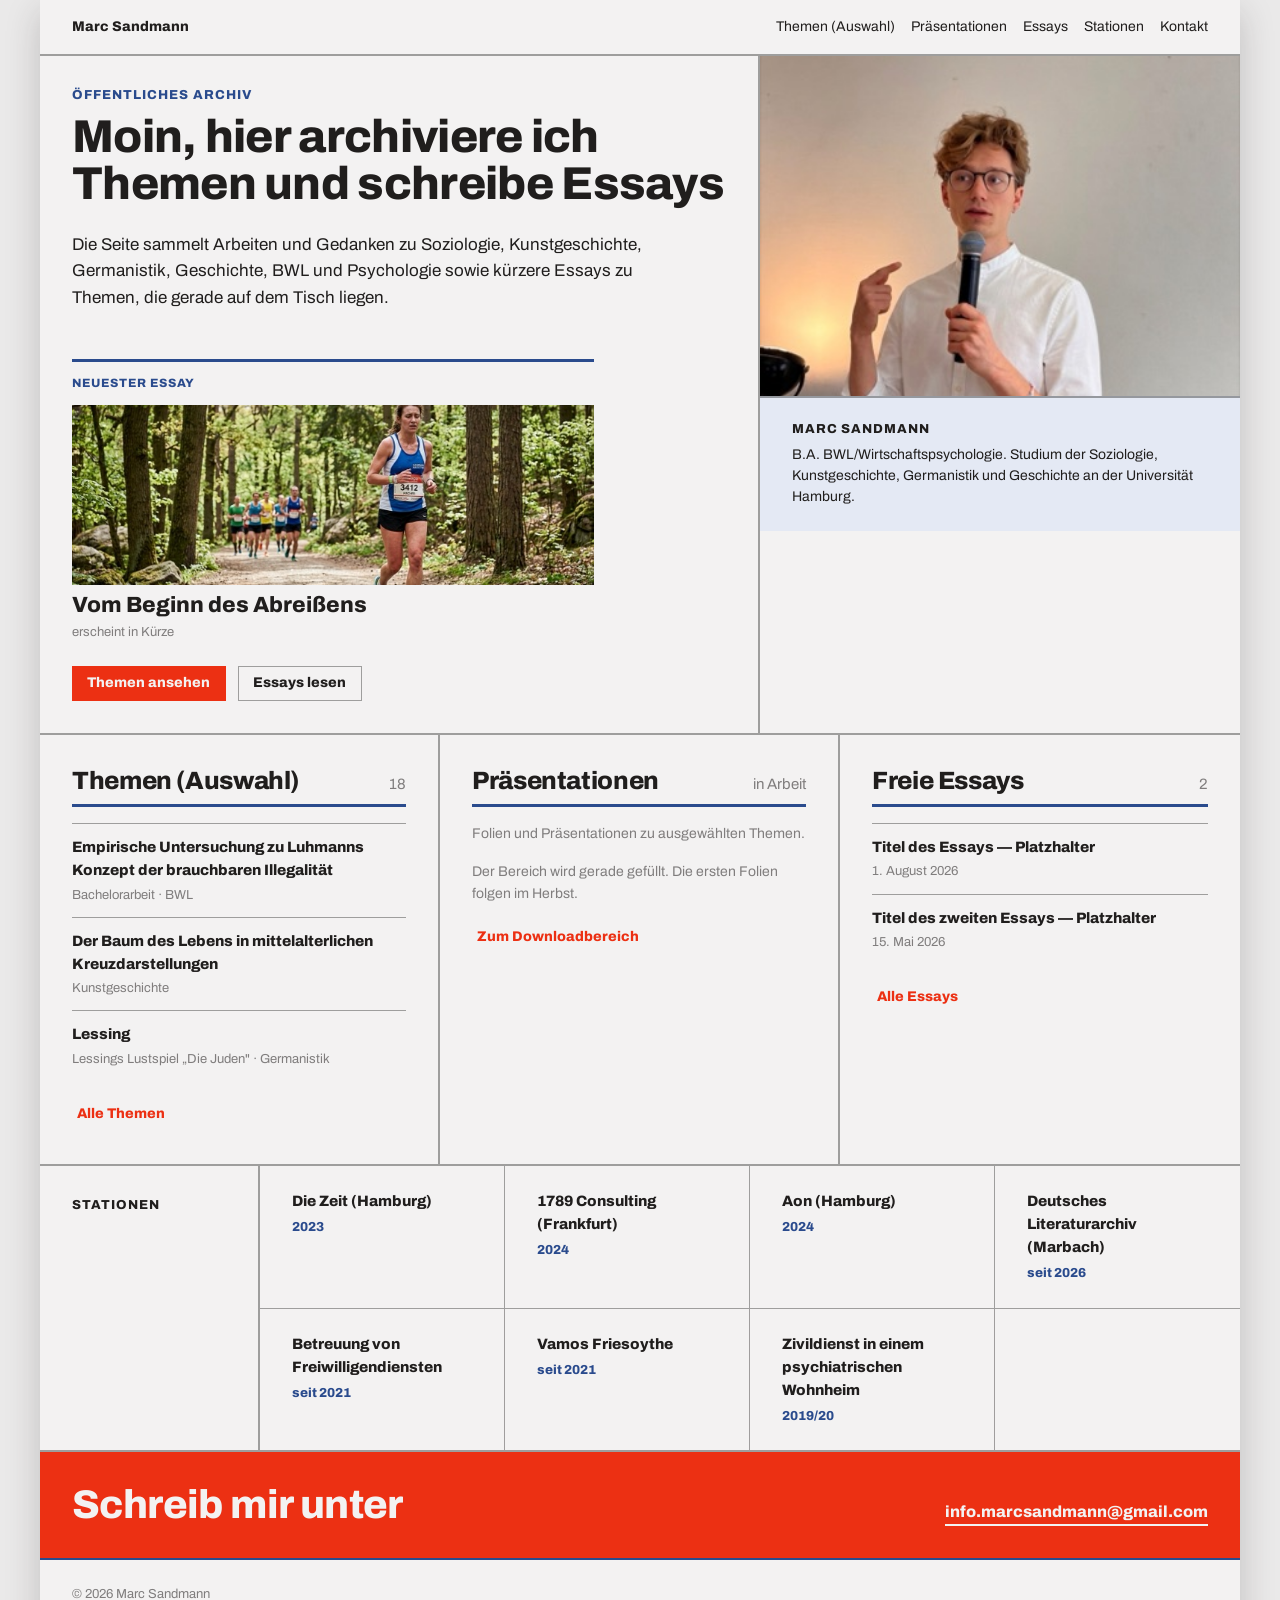
==== commit 2f261bd8: "Website v2.1: Fachzuordnung korrigiert, Essay-Aufmacher, Texte gekürzt Umsetzung des überarbeiteten " ====
--- a/index.html
+++ b/index.html
@@ -24,9 +24,19 @@
     <div class="hero-split-text">
       <div>
         <h6 class="hero-eyebrow">Öffentliches Archiv</h6>
-        <h1>Hier sammle ich meine Themen und stelle sie Kommiliton:innen, Dozierenden und Freund:innen zur Verfügung.</h1>
+        <h1>Moin, hier archiviere ich Themen und schreibe Essays</h1>
       </div>
-      <p>Diese Seite sammelt, woran ich in Studium und Beruf gearbeitet habe: Hausarbeiten aus Soziologie, Kunstgeschichte, Germanistik und Geschichte, Folien aus Uni und Job sowie kürzere Essays zu Themen, die gerade auf dem Tisch liegen.</p>
+      <p>Die Seite sammelt Arbeiten und Gedanken zu Soziologie, Kunstgeschichte, Germanistik, Geschichte, BWL und Psychologie sowie kürzere Essays zu Themen, die gerade auf dem Tisch liegen.</p>
+
+      <a class="hero-essay-teaser" href="essays.html">
+        <span class="hero-essay-teaser-kicker">Neuester Essay</span>
+        <div class="hero-essay-teaser-image">
+          <img src="assets/essay-neuester-1408.jpg" srcset="assets/essay-neuester-700.jpg 700w, assets/essay-neuester-1408.jpg 1408w" sizes="(max-width: 900px) 100vw, 58ch" alt="">
+        </div>
+        <div class="hero-essay-teaser-title">Vom Beginn des Abreißens</div>
+        <div class="hero-essay-teaser-meta text-muted">erscheint in Kürze</div>
+      </a>
+
       <div class="hero-split-actions">
         <a class="btn btn-primary" href="themen.html">Themen ansehen</a>
         <a class="btn btn-secondary" href="essays.html">Essays lesen</a>
@@ -34,11 +44,11 @@
     </div>
     <div class="hero-split-media">
       <div class="hero-split-photo">
-        <img src="assets/portrait-1286.jpg" srcset="assets/portrait-700.jpg 700w, assets/portrait-1286.jpg 1286w" sizes="(max-width: 900px) 100vw, 432px" alt="Marc Sandmann bei einem Vortrag">
+        <img src="assets/portrait2-896.jpg" srcset="assets/portrait2-500.jpg 500w, assets/portrait2-896.jpg 896w" sizes="(max-width: 900px) 100vw, 432px" alt="Marc Sandmann bei einem Vortrag">
       </div>
       <div class="hero-split-bio">
         <h6>Marc Sandmann</h6>
-        <p>B.A. Wirtschaftspsychologie, abgeschlossen. Studium der Soziologie und Kunstgeschichte (Hauptfächer) sowie Germanistik und Geschichte (Nebenfächer) an der Universität Hamburg, laufend.</p>
+        <p>B.A. BWL/Wirtschaftspsychologie. Studium der Soziologie, Kunstgeschichte, Germanistik und Geschichte an der Universität Hamburg.</p>
       </div>
     </div>
   </header>
@@ -49,9 +59,8 @@
         <h3>Themen (Auswahl)</h3>
         <span class="text-muted">18</span>
       </div>
-      <p class="text-muted" style="margin:0;font-size:14px">Hausarbeiten, Forschungsprojekte und die Bachelorarbeit — nach Fächern geordnet, jeweils mit Abstract und PDF.</p>
       <div class="entry-list">
-        <a class="entry" href="themen.html">Empirische Untersuchung zu Luhmanns Konzept der brauchbaren Illegalität<span class="entry-meta text-muted">Bachelorarbeit · Soziologie</span></a>
+        <a class="entry" href="themen.html">Empirische Untersuchung zu Luhmanns Konzept der brauchbaren Illegalität<span class="entry-meta text-muted">Bachelorarbeit · BWL</span></a>
         <a class="entry" href="themen.html">Der Baum des Lebens in mittelalterlichen Kreuzdarstellungen<span class="entry-meta text-muted">Kunstgeschichte</span></a>
         <a class="entry" href="themen.html">Lessing<span class="entry-meta text-muted">Lessings Lustspiel „Die Juden" · Germanistik</span></a>
       </div>
@@ -63,7 +72,7 @@
         <h3>Präsentationen</h3>
         <span class="text-muted" data-count="praesentationen"></span>
       </div>
-      <p class="text-muted" style="margin:0;font-size:14px">Folien aus Seminaren, Kolloquien und dem Beruf. Jede Datei steht als PDF zum Download, mit Anlass und Datum.</p>
+      <p class="text-muted" style="margin:0;font-size:14px">Folien und Präsentationen zu ausgewählten Themen.</p>
       <div class="entry-list" data-home-presentations></div>
       <a class="btn btn-ghost" href="praesentationen.html" style="align-self:flex-start">Zum Downloadbereich</a>
     </div>
@@ -73,7 +82,6 @@
         <h3>Freie Essays</h3>
         <span class="text-muted"><!-- ESSAYS_COUNT_START -->2<!-- ESSAYS_COUNT_END --></span>
       </div>
-      <p class="text-muted" style="margin:0;font-size:14px">Kürzere Texte außerhalb des Seminarbetriebs — zu Lektüren, Ausstellungen und Beobachtungen aus der Arbeit.</p>
       <div class="entry-list">
         <!-- ESSAYS_LIST_START -->
         <a class="entry" href="essays/platzhalter-eins.html">Titel des Essays — Platzhalter<span class="entry-meta text-muted">1. August 2026</span></a>
@@ -87,16 +95,14 @@
   <section class="werdegang">
     <div class="werdegang-label">
       <h6>Stationen</h6>
-      <span class="text-muted" style="font-size:13px">Redaktion, Beratung, Archiv und Zivilgesellschaft</span>
     </div>
     <div class="stations">
       <div class="station"><span class="station-name">Die Zeit (Hamburg)</span><span class="station-year">2023</span></div>
       <div class="station"><span class="station-name">1789 Consulting (Frankfurt)</span><span class="station-year">2024</span></div>
       <div class="station"><span class="station-name">Aon (Hamburg)</span><span class="station-year">2024</span></div>
       <div class="station"><span class="station-name">Deutsches Literaturarchiv (Marbach)</span><span class="station-year">seit 2026</span></div>
-      <div class="station"><span class="station-name">Scrum Master</span><span class="station-year">offen</span></div>
       <div class="station"><span class="station-name">Betreuung von Freiwilligendiensten</span><span class="station-year">seit 2021</span></div>
-      <div class="station"><span class="station-name">Vamos Friesoythe</span><span class="station-year">offen</span></div>
+      <div class="station"><span class="station-name">Vamos Friesoythe</span><span class="station-year">seit 2021</span></div>
       <div class="station"><span class="station-name">Zivildienst in einem psychiatrischen Wohnheim</span><span class="station-year">2019/20</span></div>
     </div>
   </section>
--- a/site.css
+++ b/site.css
@@ -61,9 +61,40 @@
 .hero-split-text h1 { font-size: clamp(28px, 3.6vw, 46px); line-height: 1.02; max-width: 26ch; margin: 0; }
 .hero-split-text p { font-size: 17px; max-width: 58ch; margin: 0; }
 .hero-split-actions { display: flex; gap: var(--space-3); }
+
+/* — Essay-Aufmacher im Hero — */
+.hero-essay-teaser {
+  display: block;
+  margin-top: var(--space-6);
+  border-top: 3px solid var(--color-secondary);
+  padding-top: var(--space-3);
+  max-width: 58ch;
+  text-decoration: none;
+  color: var(--color-text);
+}
+.hero-essay-teaser-kicker {
+  display: block;
+  font-family: var(--font-heading);
+  font-weight: 800;
+  font-size: 12px;
+  letter-spacing: 0.08em;
+  text-transform: uppercase;
+  color: var(--color-secondary);
+}
+.hero-essay-teaser-image { margin-top: var(--space-3); height: 180px; overflow: hidden; }
+.hero-essay-teaser-image img { width: 100%; height: 100%; object-fit: cover; display: block; }
+.hero-essay-teaser-title {
+  font-family: var(--font-heading);
+  font-weight: 800;
+  font-size: 22px;
+  line-height: 1.15;
+  margin-top: var(--space-2);
+}
+.hero-essay-teaser-meta { font-size: 13px; margin-top: 4px; }
+
 .hero-split-media { display: flex; flex-direction: column; }
-.hero-split-photo { flex: 1; min-height: 380px; overflow: hidden; }
-.hero-split-photo img { width: 100%; height: 100%; object-fit: cover; object-position: 50% 22%; display: block; }
+.hero-split-photo { flex: 1; min-height: 300px; max-height: 340px; overflow: hidden; }
+.hero-split-photo img { width: 100%; height: 100%; object-fit: cover; object-position: 50% 50%; display: block; }
 .hero-split-bio {
   padding: var(--space-6) var(--space-8);
   border-top: 2px solid var(--color-divider);
@@ -177,17 +208,8 @@
 .register-intro { padding: var(--space-8); border-right: 2px solid var(--color-divider); }
 .register-intro h1 { font-size: clamp(28px, 4vw, 52px); max-width: 20ch; margin: 0 0 var(--space-4); }
 .register-intro p { max-width: 52ch; margin: 0; font-size: 16px; }
-.register-stats {
-  padding: var(--space-8);
-  background: var(--color-secondary-tint);
-  display: flex; flex-direction: column; justify-content: flex-end; gap: var(--space-2);
-}
-.register-stat {
-  display: flex; justify-content: space-between;
-  border-bottom: 1px solid var(--color-divider);
-  padding-bottom: 6px; font-size: 14px;
-}
-.register-stat:last-child { border-bottom: none; padding-bottom: 0; }
+.register-header.no-stats { grid-template-columns: 1fr; }
+.register-header.no-stats .register-intro { border-right: none; }
 
 .register-footer {
   padding: var(--space-6) var(--space-8);
@@ -265,22 +287,10 @@
 }
 .presentations-empty {
   padding: var(--space-8);
-  display: grid;
-  grid-template-columns: 1fr 1fr;
-  gap: var(--space-8);
-  align-items: start;
-  border-bottom: 2px solid var(--color-divider);
-}
-.presentations-empty-text h3 { margin: 0 0 var(--space-2); }
-.presentations-empty-text p { font-size: 15px; max-width: 46ch; margin: 0; }
-.presentations-empty-box {
-  background: var(--color-secondary-tint);
-  padding: var(--space-6);
-  border-left: 4px solid var(--color-secondary);
-  display: flex; flex-direction: column; gap: var(--space-3);
-}
-.presentations-empty-box h6 { margin: 0; }
-.presentations-empty-box ul { margin: 0; padding: 0; list-style: none; display: flex; flex-direction: column; gap: 6px; font-size: 14px; }
+  border-bottom: 2px solid var(--color-divider);
+}
+.presentations-empty h3 { margin: 0 0 var(--space-2); }
+.presentations-empty p { font-size: 15px; max-width: 46ch; margin: 0; }
 
 /* — Stationen (eigene Seite) — */
 .education-block {
@@ -316,7 +326,7 @@
 .contact-split-text h1 { font-size: clamp(28px, 4vw, 48px); max-width: 16ch; margin: 0; }
 .contact-split-text > p { font-size: 16px; max-width: 52ch; margin: 0; }
 .contact-split-media { min-height: 380px; overflow: hidden; }
-.contact-split-media img { width: 100%; height: 100%; object-fit: cover; object-position: 50% 22%; display: block; }
+.contact-split-media img { width: 100%; height: 100%; object-fit: cover; object-position: 50% 50%; display: block; }
 .contact-fields { display: grid; grid-template-columns: repeat(2, 1fr); gap: var(--space-6); }
 .contact-field h6 { margin: 0 0 var(--space-1); }
 
@@ -358,9 +368,9 @@
 
 @media (max-width: 640px) {
   .page-shell .nav { flex-wrap: wrap; row-gap: var(--space-2); }
-  .hero, .hero-split-text, .hero-split-bio, .register-intro, .register-stats,
+  .hero, .hero-split-text, .hero-split-bio, .register-intro,
   .distributor-col, .werdegang-label, .station, .contact-banner, .contact-page,
-  .download-card, .presentations-empty, .presentations-empty-box,
+  .download-card, .presentations-empty,
   .theme-detail-main, .theme-detail-meta, .theme-abstract-label, .theme-abstract-body,
   .theme-group-head, .theme-entries, .education-block, .station-group-label, .station-row,
   .contact-split-text {
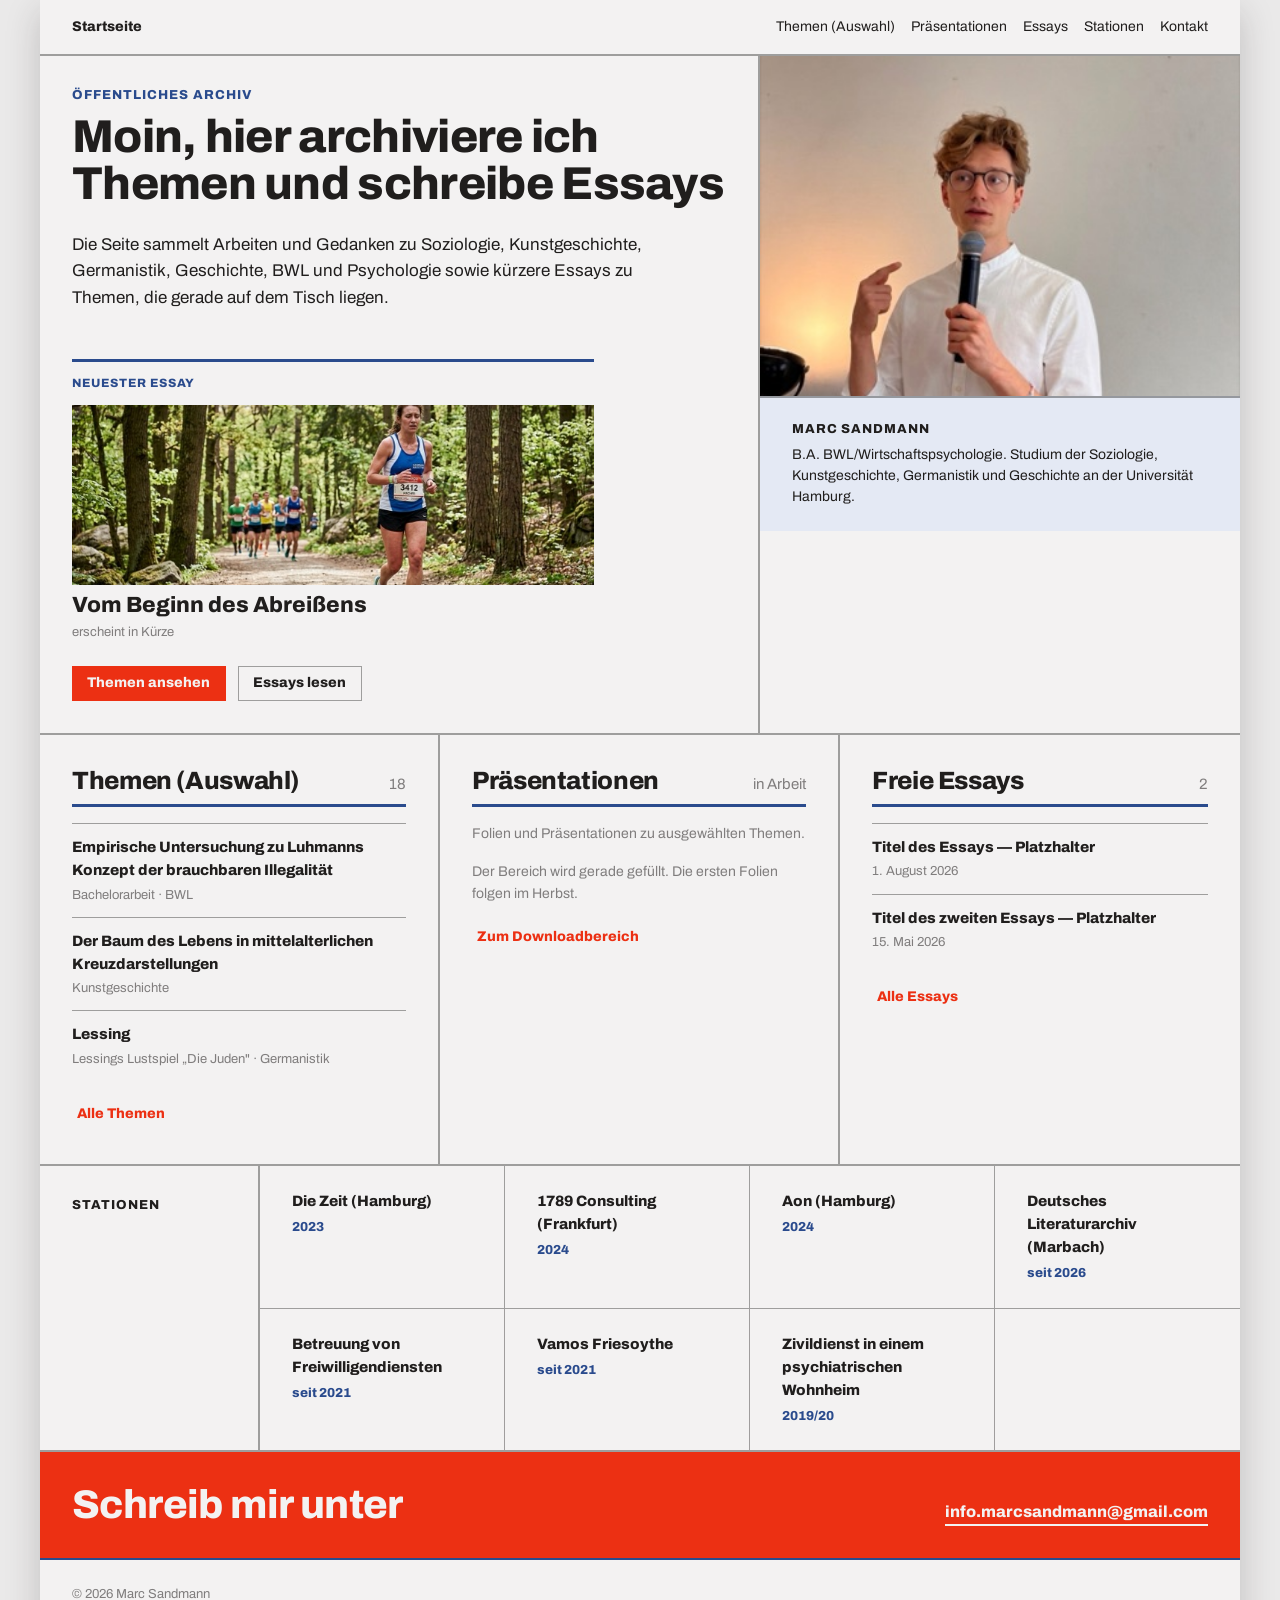
==== commit 8c3a67d4: "Nav-Marke von "Marc Sandmann" zu "Startseite" Der Link zur Startseite oben links heißt jetzt "Starts" ====
--- a/index.html
+++ b/index.html
@@ -12,7 +12,7 @@
 <div class="page-shell">
 
   <nav class="nav">
-    <a class="nav-brand" href="index.html" style="text-decoration:none">Marc Sandmann</a>
+    <a class="nav-brand" href="index.html" style="text-decoration:none">Startseite</a>
     <a href="themen.html">Themen (Auswahl)</a>
     <a href="praesentationen.html">Präsentationen</a>
     <a href="essays.html">Essays</a>
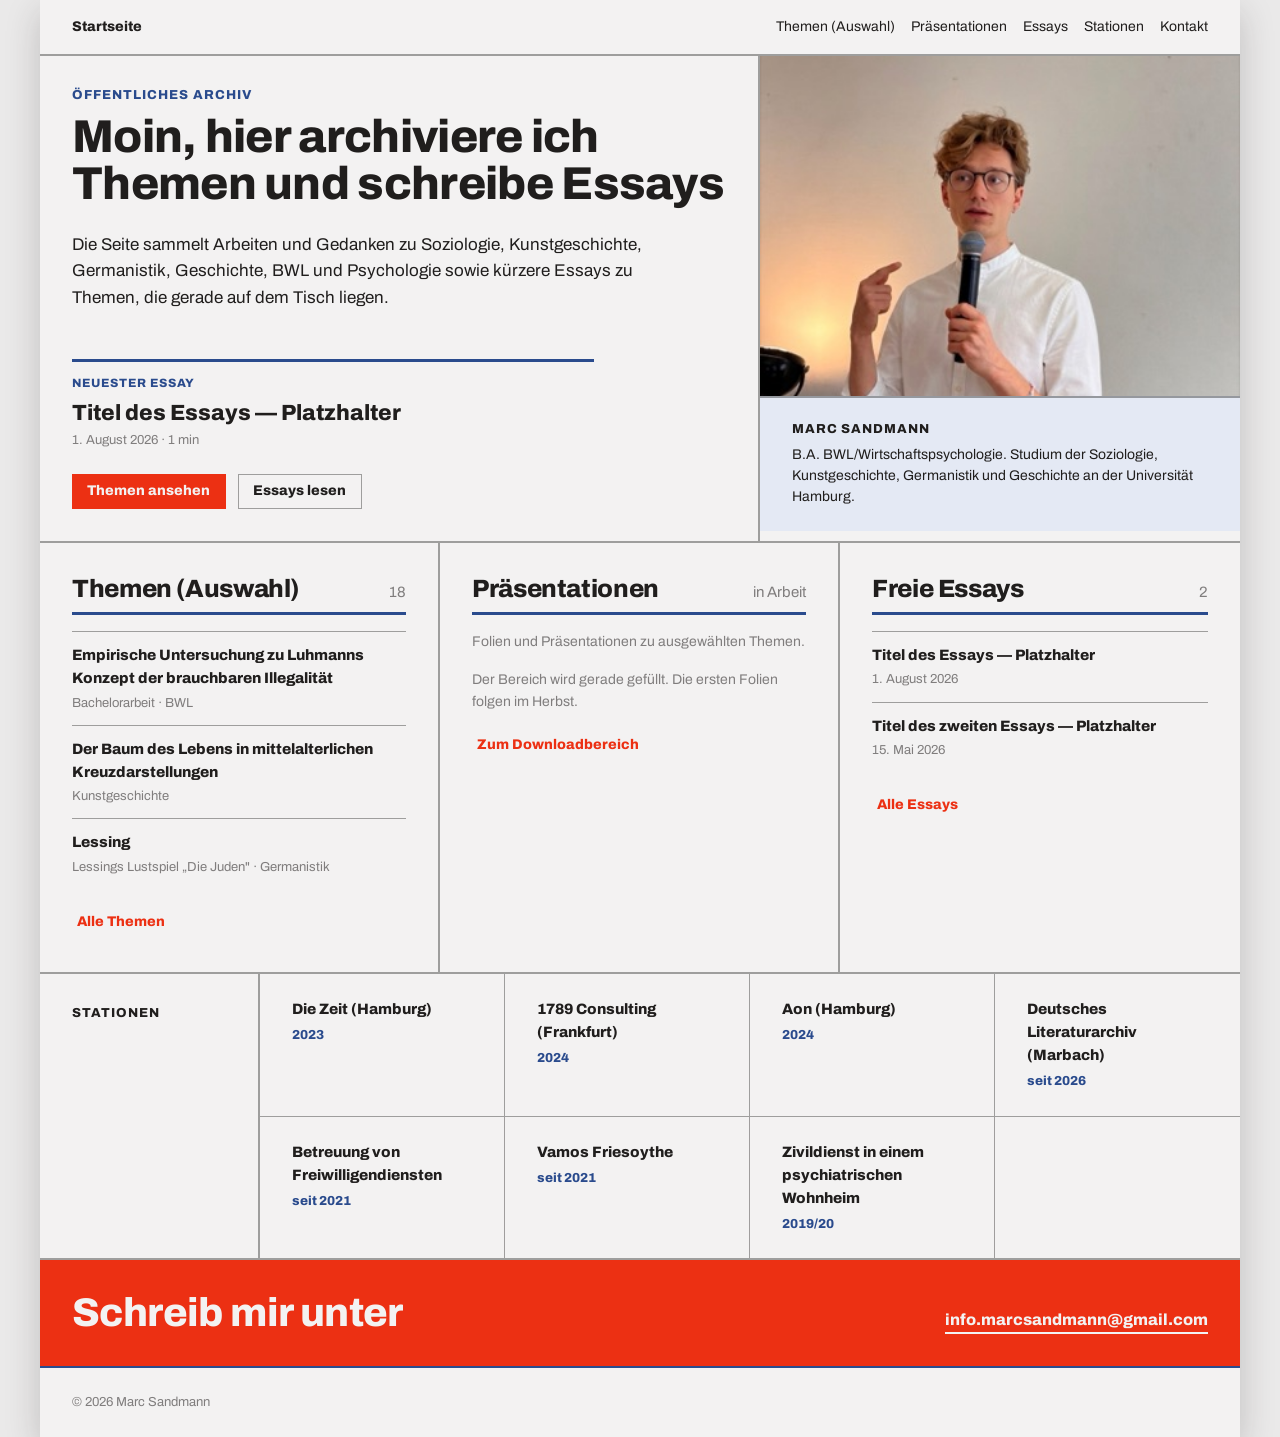
==== commit 8e6245e1: "Neuester-Essay-Aufmacher automatisch aus essays/ befüllen Der Aufmacher im Startseiten-Hero war bish" ====
--- a/index.html
+++ b/index.html
@@ -28,14 +28,13 @@
       </div>
       <p>Die Seite sammelt Arbeiten und Gedanken zu Soziologie, Kunstgeschichte, Germanistik, Geschichte, BWL und Psychologie sowie kürzere Essays zu Themen, die gerade auf dem Tisch liegen.</p>
 
-      <a class="hero-essay-teaser" href="essays.html">
+      <!-- ESSAY_HERO_START -->
+      <a class="hero-essay-teaser" href="essays/platzhalter-eins.html">
         <span class="hero-essay-teaser-kicker">Neuester Essay</span>
-        <div class="hero-essay-teaser-image">
-          <img src="assets/essay-neuester-1408.jpg" srcset="assets/essay-neuester-700.jpg 700w, assets/essay-neuester-1408.jpg 1408w" sizes="(max-width: 900px) 100vw, 58ch" alt="">
-        </div>
-        <div class="hero-essay-teaser-title">Vom Beginn des Abreißens</div>
-        <div class="hero-essay-teaser-meta text-muted">erscheint in Kürze</div>
+        <div class="hero-essay-teaser-title">Titel des Essays — Platzhalter</div>
+        <div class="hero-essay-teaser-meta text-muted">1. August 2026 · 1 min</div>
       </a>
+      <!-- ESSAY_HERO_END -->
 
       <div class="hero-split-actions">
         <a class="btn btn-primary" href="themen.html">Themen ansehen</a>
